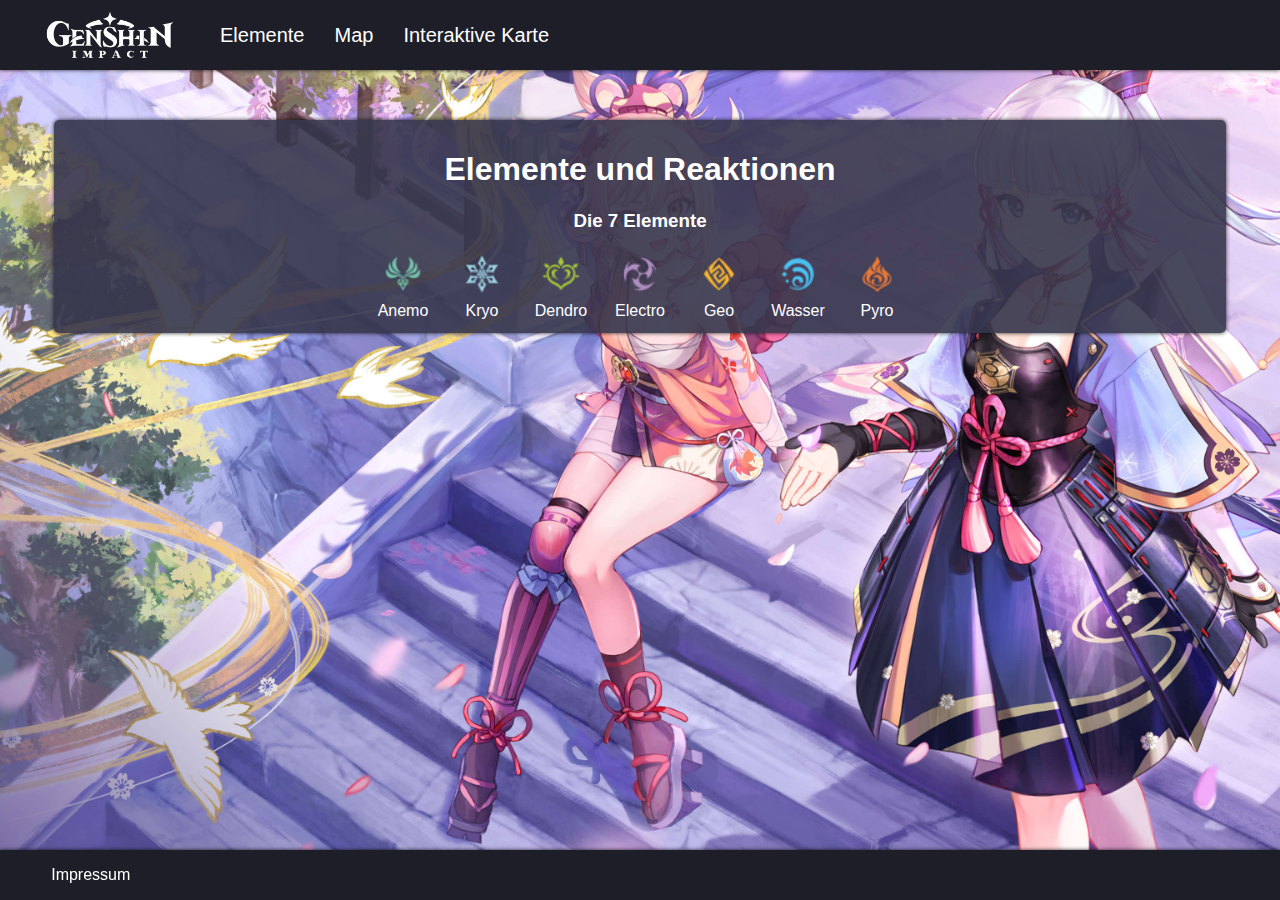
==== elemente.html @ 8adcae2d "Neue Website" ====
<!DOCTYPE html>
<html lang="de">

<head>
    <meta charset="UTF-8">
    <meta name="viewport" content="width=device-width, initial-scale=1.0">
    <title>Homepage</title>
    <link rel="stylesheet" href="sytle.css">
</head>

<body>

    <div class="Header_desk">

        <a href="index.html"> <img src="img\[CITYPNG.COM]HD White Genshin Impact Game Logo PNG - 2000x2000.png"
                alt="Genshin Impact Logo" height="70px"></a>
        <nav class="Header_desk_nav">
            <a href="elemente.html">
                <p>Elemente</p>
            </a>
            <a href="themenbereiche.html">
                <p>Map</p>
            </a>
            <a href="https://act.hoyolab.com/ys/app/interactive-map/index.html?lang=en-us">
                <p>Interaktive Karte</p>
            </a>
        </nav>
    </div>
    <div class="Header_mobile">
        <a href="index.html">
            <img src="img\[CITYPNG.COM]HD White Genshin Impact Game Logo PNG - 2000x2000.png" alt="Genshin Impact Logo"
                height="70px">
        </a>
    </div>



    <div class="main-container">

        <div class="sub-container-1 sc">

            <div class="sub-item-1-1 sc">

                <div class="content_box ">

                    <h1>Elemente und Reaktionen</h1>
                    <h3>Die 7 Elemente</h3>
                    <table class="elemente_case">
                        <tr>
                            <th>
                                <img src="img/Element_Anemo.png" alt="" height="40px">
                            </th>
                            <th>
                                <img src="img/Element_Cryo.png" alt="" height="40px">
                            </th>
                            <th>
                                <img src="img/Element_Dendro.png" alt="" height="40px">
                            </th>
                            <th>
                                <img src="img/Element_Electro.png" alt="" height="40px">
                            </th>
                            <th>
                                <img src="img/Element_Geo.png" alt="" height="40px">
                            </th>
                            <th>
                                <img src="img/Element_Hydro.png" alt="" height="40px">
                            </th>
                            <th>
                                <img src="img/Element_Pyro.png" alt="" height="40px">
                            </th>
                        </tr>
                        <tr>
                            <td>Anemo</td>
                            <td>Kryo</td>
                            <td>Dendro</td>
                            <td>Electro</td>
                            <td>Geo</td>
                            <td>Wasser</td>
                            <td>Pyro</td>
                        </tr>
                    </table>

                </div>

            </div>

        </div>
    </div>


    <div class="footer">
        <a href="impressum.html">Impressum</a>
    </div>
</body>

</html>
---- sytle.css ----
:root {
  --backcolor: #35354be6;
  --headcolor: #1e1e28;
}

h1,h3 {
  text-align: center;
}

body {
  margin: 0px;
  background-image: url(img/genshin-impact-update-2-0-3840x2160-df1f8dc45e7e.jpg);
  background-attachment: fixed;
  background-size: cover;
  font-family: Arial, Helvetica, sans-serif;
}

.Header_mobile {
  position: relative;
  display: none;
  align-items: center;
  justify-content: center;
  height: 70px;
  min-width: 100px;
  background-color: var(--headcolor);
  box-shadow: 0 0 4px 0 rgba(0, 0, 0, .8);
  z-index: 9999
}

.Header_desk {
  position: relative;
  display: none;
  height: 70px;
  min-width: 100px;
  background-color:var(--headcolor);
  box-shadow: 0 0 4px 0 rgba(0, 0, 0, .8);
  z-index: 9999
  
}

.Header_desk img {
  padding-left: 10px;
  padding-right: 10px;
}

.Header_desk a {
  transition: all;
  cursor: pointer;
  text-align: start;
  color: white;
  text-decoration: none;
  font-size: 20px;
  padding-left: 30px;
  
}

.Header_desk_nav {
  align-items: center;
  justify-content: center;
  display: flex;
  min-width: 100px;
}

.footer{
  display: flex;
  position: none;
  background-color: var(--headcolor);
  box-shadow: 0 0 4px 0 rgba(0, 0, 0, .8);
  height: 50px;
  width: 100vw;
  bottom: 0;
  position: fixed;
  align-items: center;
}

.footer a{
  text-decoration: none;
  color: white;
  padding-left: 4vw;
}

@media(max-width: calc(800px - 1px)) {
  .Header_mobile {
    display: flex
  }
}

@media(min-width: calc(800px)) {
  .Header_desk {
    display: flex
  }
}

#background {
  height: 1080px;
  background-image: none
}

.box {
  color: white;
  background-color: var(--backcolor);
  width: 320px;
  height: 400px;
  box-shadow: 0 0 4px 0 rgba(0, 0, 0, .8);
  border-radius: 5px;
  padding: 10px;
  justify-content: center;
  text-align: center;
}

.box a {
  text-decoration: none;
  color: white;
  font-size: 20px;
}

.content_box {
  color: white;
  background-color: var(--backcolor);
  width: 90vw;
  height: auto;
  box-shadow: 0 0 4px 0 rgba(0, 0, 0, .8);
  border-radius: 5px;
  padding: 10px;
  margin-bottom: 100px;
}

/*index*/
.main-container {
  display: flex;
  flex-direction: column;
}

.sc {
  padding-top: 25px;
  justify-content: center;
  display: flex;
  flex-wrap: wrap;
  padding-left: 10px;
  padding-right: 10px;
}

.animation_box:hover{
  transform: scale(1.1);
  transition-duration: 0.75s;
}

/*Elemente*/
.elemente_case {
  text-align: center;
  display: flex;
  justify-content: center;
}

.elemente_case td{
  width: 75px;
}

/*Themenbereiche*/
@media(min-width: calc(720px - 1px)) {
  .bereiche{
    display: flex;
  }

}
.bereiche img{
  padding: 20px;
  height: 150px;
  
}

/*Impressum*/
.content_box_impressum{
  color: white;
  background-color: var(--backcolor);
  width: 90vw;
  height: 80vh;
  box-shadow: 0 0 4px 0 rgba(0, 0, 0, .8);
  border-radius: 5px;
  padding: 10px;
  text-align: center;
  font-size: 20px;
}
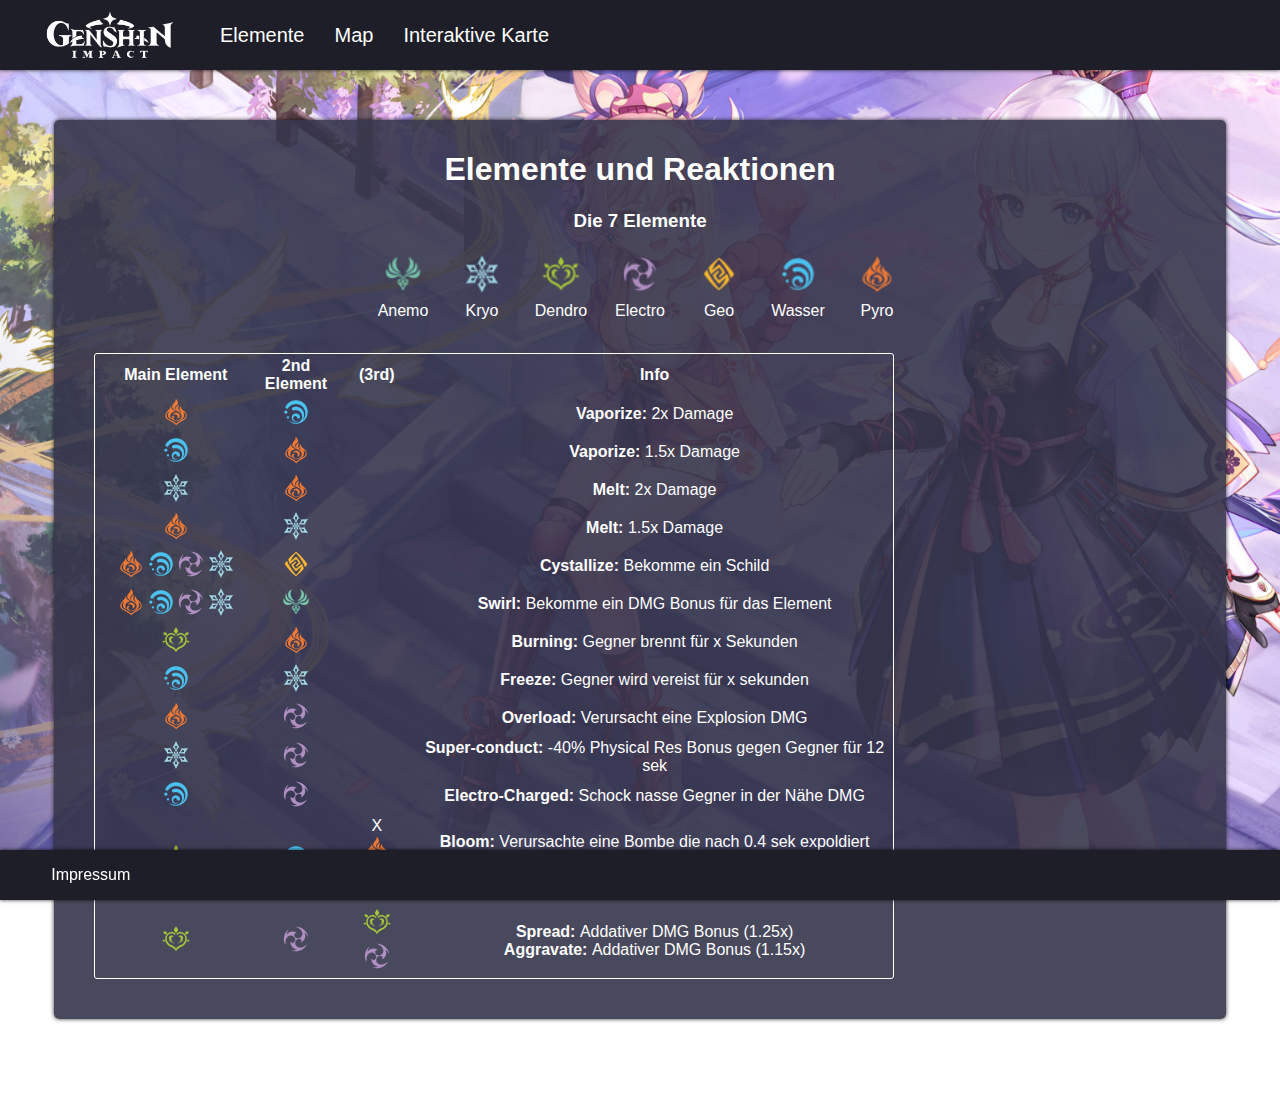
==== commit 1d9cfc5c: "upadte" ====
--- a/elemente.html
+++ b/elemente.html
@@ -80,6 +80,106 @@
                         </tr>
                     </table>
 
+                    <div class="scrollbartest">
+                        <table class="reaktion">
+                            <tr>
+                                <th style="width: 20%;">Main Element</th>
+                                <th style="width: 10%;">2nd Element</th>
+                                <th style="width: 10%;"> (3rd) </th>
+                                <th>Info</th>
+                            </tr>
+                            <tr>
+                                <td><img src="img/Element_Pyro.png" alt=""></td>
+                                <td><img src="img/Element_Hydro.png" alt=""></td>
+                                <td></td>
+                                <td><strong>Vaporize: </strong>2x Damage</td>
+                            </tr>
+                            <tr>
+                                <td><img src="img/Element_Hydro.png" alt=""></td>
+                                <td><img src="img/Element_Pyro.png" alt=""></td>
+                                <td></td>
+                                <td><strong>Vaporize: </strong>1.5x Damage</td>
+                            </tr>
+                            <tr>
+                                <td><img src="img/Element_Cryo.png" alt=""></td>
+                                <td><img src="img/Element_Pyro.png" alt=""></td>
+                                <td></td>
+                                <td><strong>Melt: </strong>2x Damage</td>
+                            </tr>
+                            <tr>
+                                <td><img src="img/Element_Pyro.png" alt=""></td>
+                                <td><img src="img/Element_Cryo.png" alt=""></td>
+                                <td></td>
+                                <td><strong>Melt: </strong>1.5x Damage</td>
+                            </tr>
+                            <tr>
+                                <td><img src="img/Element_Pyro.png" alt=""><img src="img/Element_Hydro.png" alt=""><img
+                                        src="img/Element_Electro.png" alt=""><img src="img/Element_Cryo.png" alt=""></td>
+                                <td><img src="img/Element_Geo.png" alt=""></td>
+                                <td></td>
+                                <td><strong>Cystallize: </strong>Bekomme ein Schild</td>
+                            </tr>
+                            <tr>
+                                <td><img src="img/Element_Pyro.png" alt=""><img src="img/Element_Hydro.png" alt=""><img
+                                        src="img/Element_Electro.png" alt=""><img src="img/Element_Cryo.png" alt=""></td>
+                                <td><img src="img/Element_Anemo.png" alt=""></td>
+                                <td></td>
+                                <td><strong>Swirl: </strong>Bekomme ein DMG Bonus für das Element</td>
+                            </tr>
+                            <tr>
+                                <td><img src="img/Element_Dendro.png" alt=""></td>
+                                <td><img src="img/Element_Pyro.png" alt=""></td>
+                                <td></td>
+                                <td><strong>Burning: </strong>Gegner brennt für x Sekunden</td>
+                            </tr>
+                            <tr>
+                                <td><img src="img/Element_Hydro.png" alt=""></td>
+                                <td><img src="img/Element_Cryo.png" alt=""></td>
+                                <td></td>
+                                <td><strong>Freeze: </strong>Gegner wird vereist für x sekunden</td>
+                            </tr>
+                            <tr>
+                                <td><img src="img/Element_Pyro.png" alt=""></td>
+                                <td><img src="img/Element_Electro.png" alt=""></td>
+                                <td></td>
+                                <td><strong>Overload: </strong>Verursacht eine Explosion DMG</td>
+                            </tr>
+                            <tr>
+                                <td><img src="img/Element_Cryo.png" alt=""></td>
+                                <td><img src="img/Element_Electro.png" alt=""></td>
+                                <td></td>
+                                <td><strong>Super-conduct: </strong>-40% Physical Res Bonus gegen Gegner für 12 sek</td>
+                            </tr>
+                            <tr>
+                                <td><img src="img/Element_Hydro.png" alt=""></td>
+                                <td><img src="img/Element_Electro.png" alt=""></td>
+                                <td></td>
+                                <td><strong>Electro-Charged: </strong>Schock nasse Gegner in der Nähe DMG</td>
+                            </tr>
+                            <tr>
+                                <td><img src="img/Element_Dendro.png" alt=""></td>
+                                <td><img src="img/Element_Hydro.png" alt=""></td>
+                                <td> X <br> <img src="img/Element_Pyro.png" alt=""> <br> <img src="img/Element_Electro.png"
+                                        alt=""></td>
+                                <td><strong>Bloom: </strong>Verursachte eine Bombe die nach 0.4 sek
+                                    expoldiert<br><strong>Burgeon: </strong>Expolsion mit Brenneffekt<br><strong>Hyperbloom:
+                                    </strong>Direkte Explosion</td>
+                            </tr>
+                            <tr>
+                                <td><img src="img/Element_Dendro.png" alt=""></td>
+                                <td><img src="img/Element_Electro.png" alt=""></td>
+                                <td><img src="img/Element_Dendro.png" alt=""> <br> <img src="img/Element_Electro.png"
+                                        alt="">
+                                </td>
+                                <td>
+                                    <strong>Spread: </strong>Addativer DMG Bonus (1.25x)<br><strong>Aggravate:
+                                    </strong>Addativer DMG Bonus (1.15x)
+                                </td>
+                            </tr>
+                        </table>
+                    </div>
+
+                    
                 </div>
 
             </div>
--- a/sytle.css
+++ b/sytle.css
@@ -125,7 +125,7 @@
   margin-bottom: 100px;
 }
 
-/*index*/
+/*Index*/
 .main-container {
   display: flex;
   flex-direction: column;
@@ -154,6 +154,27 @@
 
 .elemente_case td{
   width: 75px;
+}
+
+.reaktion{
+  margin: 30px;
+  border: 1px;
+  border-color: white;
+  border-style: solid;
+  border-radius: 3px;
+  width: 800px;
+  text-align: center;
+  overflow: hidden;
+}
+
+.scrollbartest::-webkit-scrollbar{
+  width: 0;
+}
+
+
+.scrollbartest{
+  display: block;
+  overflow-x: auto;
 }
 
 /*Themenbereiche*/
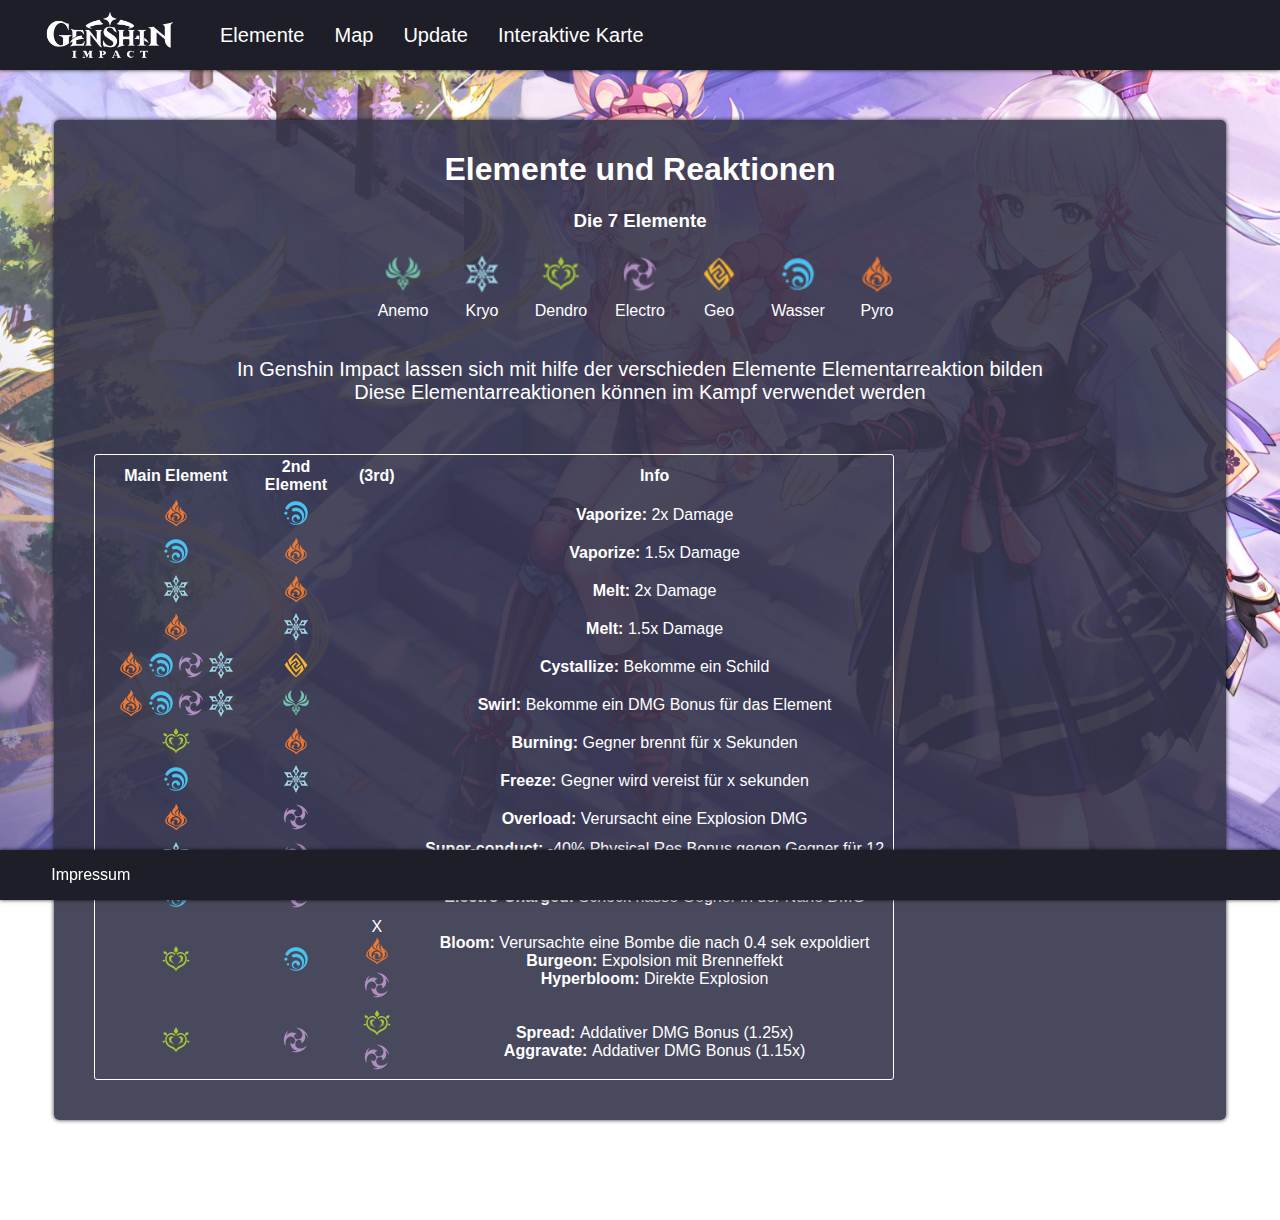
==== commit 864baa37: "final" ====
--- a/elemente.html
+++ b/elemente.html
@@ -4,8 +4,10 @@
 <head>
     <meta charset="UTF-8">
     <meta name="viewport" content="width=device-width, initial-scale=1.0">
-    <title>Homepage</title>
-    <link rel="stylesheet" href="sytle.css">
+    <title>Elemente</title>
+    <link rel="stylesheet" href="style.css">
+    <link rel="stylesheet" href="elemente.css">
+    <script src="js.js"></script>
 </head>
 
 <body>
@@ -21,19 +23,35 @@
             <a href="themenbereiche.html">
                 <p>Map</p>
             </a>
+            <a href="update.html">
+                <p>Update</p>
+            </a>
             <a href="https://act.hoyolab.com/ys/app/interactive-map/index.html?lang=en-us">
                 <p>Interaktive Karte</p>
             </a>
         </nav>
     </div>
+
+    <div id="mySidenav" class="sidenav">
+        <a href="javascript:void(0)" class="closebtn" onclick="closeNav()">&times;</a>
+        <a href="elemente.html">Elemente</a>
+        <a href="update.html">Latest Update</a>
+        <a href="themenbereiche.html">Map</a>
+        <a href="https://act.hoyolab.com/ys/app/interactive-map/index.html?lang=en-us">Karte</a>
+        <a href="impressum.html">Impressum</a>
+    </div>
+
     <div class="Header_mobile">
-        <a href="index.html">
-            <img src="img\[CITYPNG.COM]HD White Genshin Impact Game Logo PNG - 2000x2000.png" alt="Genshin Impact Logo"
-                height="70px">
-        </a>
-    </div>
-
-
+        <div class="test">
+            <span onclick="openNav()">&#9776;</span>
+        </div>
+        <div class="logo">
+            <a href="index.html">
+                <img src="img\[CITYPNG.COM]HD White Genshin Impact Game Logo PNG - 2000x2000.png" alt="Genshin Impact Logo"
+                    height="70px">
+            </a>
+        </div>
+    </div>
 
     <div class="main-container">
 
@@ -79,6 +97,10 @@
                             <td>Pyro</td>
                         </tr>
                     </table>
+                    <div class="sometext">
+                        <p>In Genshin Impact lassen sich mit hilfe der verschieden Elemente Elementarreaktion bilden <br>
+                        Diese Elementarreaktionen können im Kampf verwendet werden</p>
+                    </div>
 
                     <div class="scrollbartest">
                         <table class="reaktion">
@@ -114,14 +136,16 @@
                             </tr>
                             <tr>
                                 <td><img src="img/Element_Pyro.png" alt=""><img src="img/Element_Hydro.png" alt=""><img
-                                        src="img/Element_Electro.png" alt=""><img src="img/Element_Cryo.png" alt=""></td>
+                                        src="img/Element_Electro.png" alt=""><img src="img/Element_Cryo.png" alt="">
+                                </td>
                                 <td><img src="img/Element_Geo.png" alt=""></td>
                                 <td></td>
                                 <td><strong>Cystallize: </strong>Bekomme ein Schild</td>
                             </tr>
                             <tr>
                                 <td><img src="img/Element_Pyro.png" alt=""><img src="img/Element_Hydro.png" alt=""><img
-                                        src="img/Element_Electro.png" alt=""><img src="img/Element_Cryo.png" alt=""></td>
+                                        src="img/Element_Electro.png" alt=""><img src="img/Element_Cryo.png" alt="">
+                                </td>
                                 <td><img src="img/Element_Anemo.png" alt=""></td>
                                 <td></td>
                                 <td><strong>Swirl: </strong>Bekomme ein DMG Bonus für das Element</td>
@@ -159,10 +183,11 @@
                             <tr>
                                 <td><img src="img/Element_Dendro.png" alt=""></td>
                                 <td><img src="img/Element_Hydro.png" alt=""></td>
-                                <td> X <br> <img src="img/Element_Pyro.png" alt=""> <br> <img src="img/Element_Electro.png"
-                                        alt=""></td>
+                                <td> X <br> <img src="img/Element_Pyro.png" alt=""> <br> <img
+                                        src="img/Element_Electro.png" alt=""></td>
                                 <td><strong>Bloom: </strong>Verursachte eine Bombe die nach 0.4 sek
-                                    expoldiert<br><strong>Burgeon: </strong>Expolsion mit Brenneffekt<br><strong>Hyperbloom:
+                                    expoldiert<br><strong>Burgeon: </strong>Expolsion mit
+                                    Brenneffekt<br><strong>Hyperbloom:
                                     </strong>Direkte Explosion</td>
                             </tr>
                             <tr>
@@ -179,15 +204,13 @@
                         </table>
                     </div>
 
-                    
+
                 </div>
 
             </div>
 
         </div>
     </div>
-
-
     <div class="footer">
         <a href="impressum.html">Impressum</a>
     </div>
--- a/style.css
+++ b/style.css
@@ -0,0 +1,188 @@
+:root {
+  --backcolor: #35354be6;
+  --headcolor: #1e1e28;
+}
+
+h1,h3 {
+  text-align: center;
+}
+
+body {
+  margin: 0px;
+  background-image: url(img/genshin-impact-update-2-0-3840x2160-df1f8dc45e7e.jpg);
+  background-attachment: fixed;
+  background-size: cover;
+  font-family: Arial, Helvetica, sans-serif;
+}
+
+.Header_mobile {
+  position: relative;
+  display: none;
+  height: 70px;
+  min-width: 100px;
+  background-color: var(--headcolor);
+  box-shadow: 0 0 4px 0 rgba(0, 0, 0, .8);
+  z-index: 999;
+}
+
+.Header_desk {
+  position: relative;
+  display: none;
+  height: 70px;
+  min-width: 100px;
+  background-color:var(--headcolor);
+  box-shadow: 0 0 4px 0 rgba(0, 0, 0, .8);
+
+
+}
+.test{
+  justify-content: center;
+  display: flex;
+  flex-direction: row;
+  align-items: center;
+  width: 70px;
+  height: 100%;
+  z-index: 1001;
+  position: absolute;
+  font-size: 30px;
+  color: white;
+}
+
+.logo{
+  z-index: 1000;
+  display: flex;
+  justify-content: center;
+  height: 100%;
+  min-width: 100vw;
+}
+
+/* The side navigation menu copy paste */
+.sidenav {
+  height: 100%; /* 100% Full-height */
+  width: 0; /* 0 width - change this with JavaScript */
+  position: fixed; /* Stay in place */
+  z-index: 9999; /* Stay on top */
+  top: 0; /* Stay at the top */
+  left: 0;
+  background-color: var(--headcolor); /* Black*/
+  overflow-x: hidden; /* Disable horizontal scroll */
+  padding-top: 60px; /* Place content 60px from the top */
+  transition: 0.5s; /* 0.5 second transition effect to slide in the sidenav */
+}
+
+/* The navigation menu links */
+.sidenav a {
+  padding: 8px 8px 8px 32px;
+  text-decoration: none;
+  font-size: 25px;
+  color: white;
+  display: block;
+  transition: 0.3s;
+}
+
+/* When you mouse over the navigation links, change their color */
+.sidenav a:hover {
+  color: #f1f1f1;
+}
+
+/* Position and style the close button (top right corner) */
+.sidenav .closebtn {
+  top: 0;
+  position: absolute;
+  font-size: 36px;
+  
+}
+
+/* Style page content - use this if you want to push the page content to the right when you open the side navigation */
+#main {
+  transition: margin-left .5s;
+  padding: 20px;
+}
+
+/* On smaller screens, where height is less than 450px, change the style of the sidenav (less padding and a smaller font size) */
+@media screen and (max-height: 450px) {
+  .sidenav {padding-top: 15px;}
+  .sidenav a {font-size: 18px;}
+}
+.Header_desk img {
+  padding-left: 10px;
+  padding-right: 10px;
+}
+
+.Header_desk a {
+  transition: all;
+  cursor: pointer;
+  text-align: start;
+  color: white;
+  text-decoration: none;
+  font-size: 20px;
+  padding-left: 30px;
+  
+}
+
+.Header_desk_nav {
+  align-items: center;
+  justify-content: center;
+  display: flex;
+  min-width: 100px;
+}
+
+.footer{
+  display: flex;
+  position: none;
+  background-color: var(--headcolor);
+  box-shadow: 0 0 4px 0 rgba(0, 0, 0, .8);
+  height: 50px;
+  width: 100vw;
+  bottom: 0;
+  position: fixed;
+  align-items: center;
+}
+
+.footer a{
+  text-decoration: none;
+  color: white;
+  padding-left: 4vw;
+}
+
+@media(max-width: calc(800px - 1px)) {
+  .Header_mobile {
+    display: flex
+  }
+}
+
+@media(min-width: calc(800px)) {
+  .Header_desk {
+    display: flex
+  }
+}
+
+#background {
+  height: 1080px;
+  background-image: none
+}
+
+.main-container {
+  display: flex;
+  flex-direction: column;
+}
+
+.sc {
+  padding-top: 25px;
+  justify-content: center;
+  display: flex;
+  flex-wrap: wrap;
+  padding-left: 10px;
+  padding-right: 10px;
+}
+
+.content_box {
+  color: white;
+  background-color: var(--backcolor);
+  width: 90vw;
+  height: auto;
+  box-shadow: 0 0 4px 0 rgba(0, 0, 0, .8);
+  border-radius: 5px;
+  padding: 10px;
+  margin-bottom: 100px;
+}--- a/elemente.css
+++ b/elemente.css
@@ -0,0 +1,38 @@
+/*Elemente*/
+
+.elemente_case {
+  text-align: center;
+  display: flex;
+  justify-content: center;
+}
+
+.elemente_case td{
+  width: 75px;
+}
+
+.reaktion{
+  margin: 30px;
+  border: 1px;
+  border-color: white;
+  border-style: solid;
+  border-radius: 3px;
+  width: 800px;
+  text-align: center;
+  
+}
+
+.scrollbartest::-webkit-scrollbar{
+  width: 0;
+}
+
+.scrollbartest{
+  display: block;
+  overflow-x: auto ;
+}
+
+.sometext{
+  font-size: 20px;
+  margin: 35px;
+  margin-bottom: 0px;
+  text-align: center;
+}